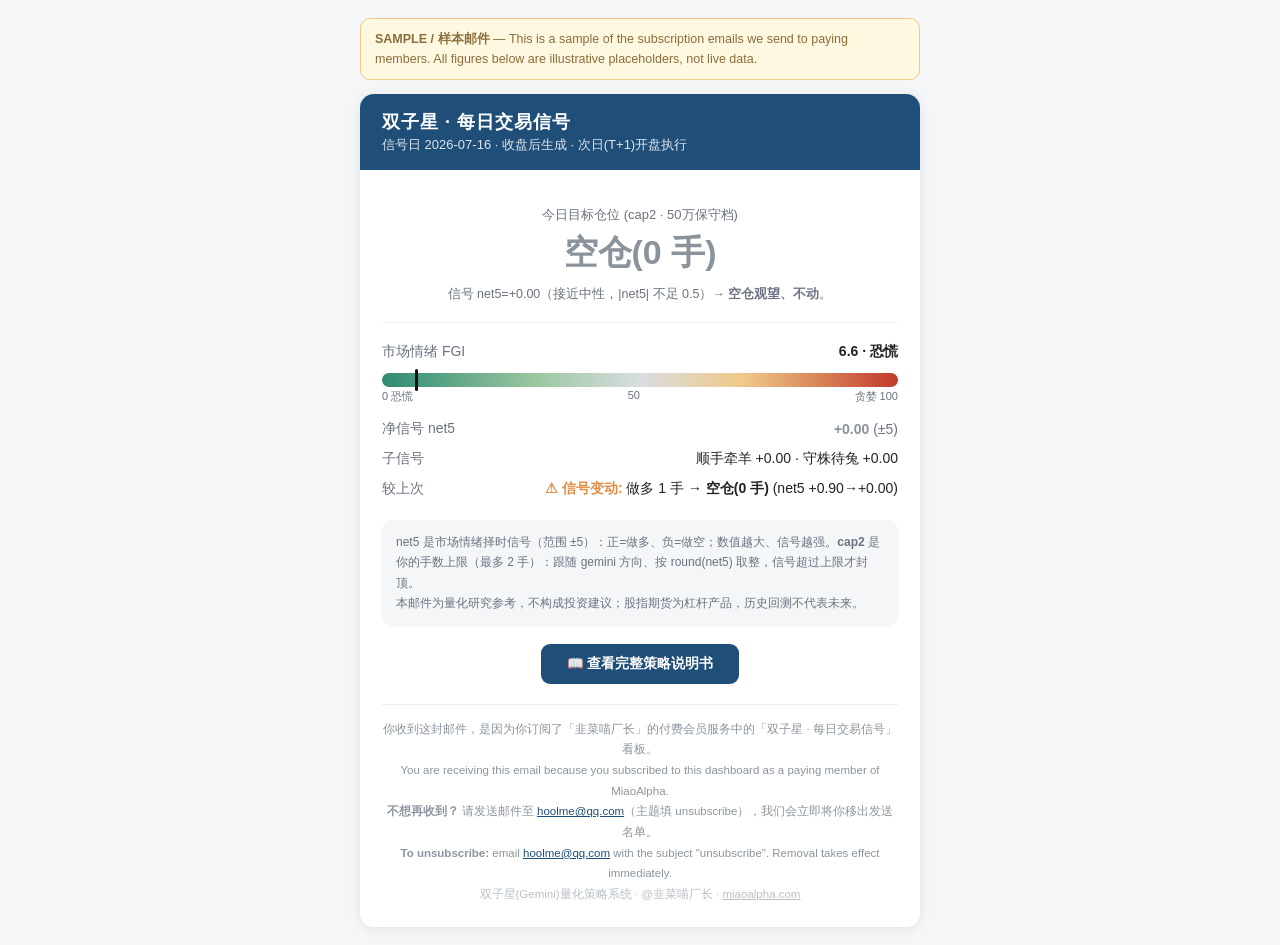
==== sample-email.html @ 6df587d3 "feat: 升级官网展示量化看板矩阵与合规样本邮件 - 新增12个订阅看板矩阵展示 - 新增中英双语 About（供 AWS SES 审核） - 修正订阅模型表述（按看板订阅，非per-person个" ====
<!DOCTYPE html><html><body style="margin:0;padding:0;background:#f4f6f8;">
<div style="max-width:560px;margin:0 auto;padding:18px;font-family:'Microsoft YaHei',Arial,sans-serif;">
  <div style="background:#fff8e1;border:1px solid #f0c987;border-radius:10px;padding:10px 14px;margin-bottom:14px;font-size:12.5px;color:#8a6d3b;line-height:1.6;">
    <b>SAMPLE / 样本邮件</b> — This is a sample of the subscription emails we send to paying members. All figures below are illustrative placeholders, not live data.
  </div>
  <div style="background:#fff;border-radius:14px;overflow:hidden;box-shadow:0 2px 12px rgba(0,0,0,.08);">
    <div style="background:#1f4e79;color:#fff;padding:16px 22px;">
      <div style="font-size:18px;font-weight:bold;letter-spacing:1px;">双子星 · 每日交易信号</div>
      <div style="font-size:13px;opacity:.85;margin-top:2px;">信号日 2026-07-16 · 收盘后生成 · 次日(T+1)开盘执行</div>
    </div>
    <div style="padding:22px;">
      <div style="text-align:center;padding:14px 0 18px;">
        <div style="font-size:13px;color:#6b7280;">今日目标仓位 (cap2 · 50万保守档)</div>
        <div style="font-size:34px;font-weight:bold;color:#8a929b;margin-top:6px;">空仓(0 手)</div>
        <div style="font-size:12.5px;color:#6b7280;margin-top:8px;line-height:1.6;max-width:430px;margin-left:auto;margin-right:auto;">信号 net5=+0.00（接近中性，|net5| 不足 0.5）→ <b>空仓观望、不动</b>。</div>
      </div>
      <div style="border-top:1px solid #eee;padding-top:14px;">
        <table style="width:100%;font-size:14px;color:#222;border-collapse:collapse;">
          <tr><td style="padding:6px 0;color:#6b7280;width:42%;">市场情绪 FGI</td>
              <td style="padding:6px 0;text-align:right;font-weight:bold;">6.6 · 恐慌</td></tr>
        </table>
        <div style="position:relative;height:14px;border-radius:7px;margin:6px 0 2px;background:linear-gradient(90deg,#2e8b74 0%,#9cc7a0 30%,#d9dde0 50%,#f0c987 70%,#c0392b 100%);"><div style="position:absolute;left:6.6%;top:-4px;width:3px;height:22px;background:#111;transform:translateX(-1px);border-radius:2px;"></div></div><div style="font-size:11px;color:#6b7280;display:flex;justify-content:space-between;"><span>0 恐慌</span><span>50</span><span>贪婪 100</span></div>
        <table style="width:100%;font-size:14px;color:#222;border-collapse:collapse;margin-top:10px;">
          <tr><td style="padding:6px 0;color:#6b7280;">净信号 net5</td>
              <td style="padding:6px 0;text-align:right;font-weight:bold;color:#8a929b;">+0.00 <span style="color:#6b7280;font-weight:normal;">(±5)</span></td></tr>
          <tr><td style="padding:6px 0;color:#6b7280;">子信号</td>
              <td style="padding:6px 0;text-align:right;">顺手牵羊 +0.00 · 守株待兔 +0.00</td></tr>
          <tr><td style="padding:6px 0;color:#6b7280;">较上次</td>
              <td style="padding:6px 0;text-align:right;"><span style="color:#e08e45;font-weight:bold;">⚠ 信号变动:</span> 做多 1 手 → <b>空仓(0 手)</b> (net5 +0.90→+0.00)</td></tr>
        </table>
      </div>
      <div style="margin-top:16px;padding:12px 14px;background:#f4f6f8;border-radius:10px;font-size:12px;color:#6b7280;line-height:1.7;">
        net5 是市场情绪择时信号（范围 ±5）：正=做多、负=做空；数值越大、信号越强。<b>cap2</b> 是你的手数上限（最多 2 手）：跟随 gemini 方向、按 round(net5) 取整，信号超过上限才封顶。<br>
        本邮件为量化研究参考，不构成投资建议；股指期货为杠杆产品，历史回测不代表未来。
      </div>
      <div style="text-align:center;margin-top:18px;"><a href="https://miaoalpha.com" style="display:inline-block;background:#1f4e79;color:#fff;text-decoration:none;padding:11px 26px;border-radius:9px;font-size:13.5px;font-weight:bold;">📖 查看完整策略说明书</a></div>

      <div style="border-top:1px solid #eee;margin-top:20px;padding-top:14px;font-size:11.5px;color:#8b949e;line-height:1.8;text-align:center;">
        你收到这封邮件，是因为你订阅了「韭菜喵厂长」的付费会员服务中的「双子星 · 每日交易信号」看板。<br>
        You are receiving this email because you subscribed to this dashboard as a paying member of MiaoAlpha.<br>
        <b>不想再收到？</b> 请发送邮件至 <a href="mailto:hoolme@qq.com?subject=unsubscribe" style="color:#1f4e79;">hoolme@qq.com</a>（主题填 unsubscribe），我们会立即将你移出发送名单。<br>
        <b>To unsubscribe:</b> email <a href="mailto:hoolme@qq.com?subject=unsubscribe" style="color:#1f4e79;">hoolme@qq.com</a> with the subject "unsubscribe". Removal takes effect immediately.<br>
        <span style="color:#b8bfc6;">双子星(Gemini)量化策略系统 · @韭菜喵厂长 · <a href="https://miaoalpha.com" style="color:#b8bfc6;">miaoalpha.com</a></span>
      </div>
    </div>
  </div>
</div></body></html>
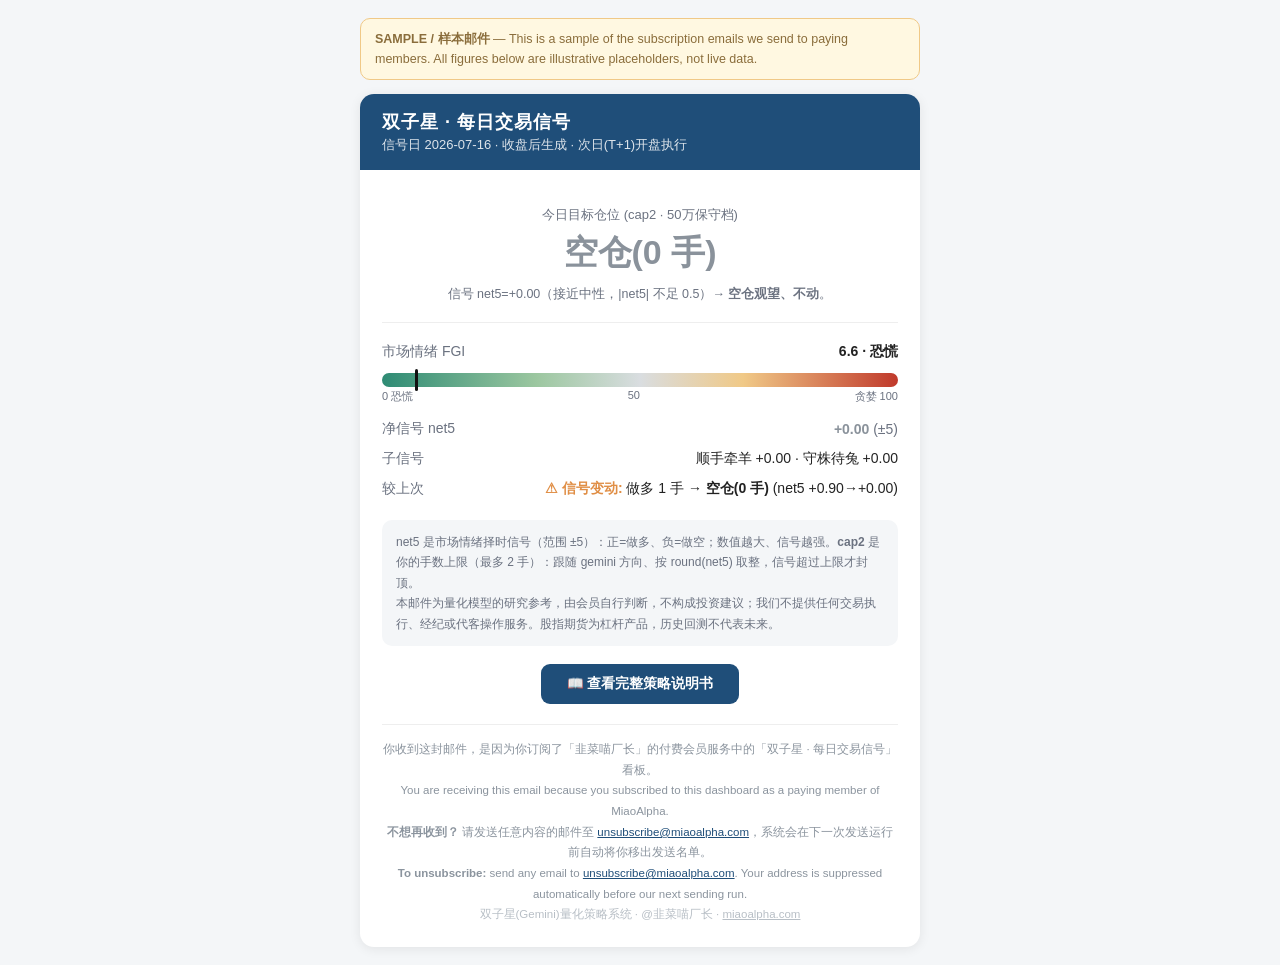
==== commit 28cf5408: "fix: 退订改为 unsubscribe@miaoalpha.com，如实披露看板内容，修正隐私条款" ====
--- a/sample-email.html
+++ b/sample-email.html
@@ -31,15 +31,15 @@
       </div>
       <div style="margin-top:16px;padding:12px 14px;background:#f4f6f8;border-radius:10px;font-size:12px;color:#6b7280;line-height:1.7;">
         net5 是市场情绪择时信号（范围 ±5）：正=做多、负=做空；数值越大、信号越强。<b>cap2</b> 是你的手数上限（最多 2 手）：跟随 gemini 方向、按 round(net5) 取整，信号超过上限才封顶。<br>
-        本邮件为量化研究参考，不构成投资建议；股指期货为杠杆产品，历史回测不代表未来。
+        本邮件为量化模型的研究参考，由会员自行判断，不构成投资建议；我们不提供任何交易执行、经纪或代客操作服务。股指期货为杠杆产品，历史回测不代表未来。
       </div>
       <div style="text-align:center;margin-top:18px;"><a href="https://miaoalpha.com" style="display:inline-block;background:#1f4e79;color:#fff;text-decoration:none;padding:11px 26px;border-radius:9px;font-size:13.5px;font-weight:bold;">📖 查看完整策略说明书</a></div>
 
       <div style="border-top:1px solid #eee;margin-top:20px;padding-top:14px;font-size:11.5px;color:#8b949e;line-height:1.8;text-align:center;">
         你收到这封邮件，是因为你订阅了「韭菜喵厂长」的付费会员服务中的「双子星 · 每日交易信号」看板。<br>
         You are receiving this email because you subscribed to this dashboard as a paying member of MiaoAlpha.<br>
-        <b>不想再收到？</b> 请发送邮件至 <a href="mailto:hoolme@qq.com?subject=unsubscribe" style="color:#1f4e79;">hoolme@qq.com</a>（主题填 unsubscribe），我们会立即将你移出发送名单。<br>
-        <b>To unsubscribe:</b> email <a href="mailto:hoolme@qq.com?subject=unsubscribe" style="color:#1f4e79;">hoolme@qq.com</a> with the subject "unsubscribe". Removal takes effect immediately.<br>
+        <b>不想再收到？</b> 请发送任意内容的邮件至 <a href="mailto:unsubscribe@miaoalpha.com?subject=unsubscribe" style="color:#1f4e79;">unsubscribe@miaoalpha.com</a>，系统会在下一次发送运行前自动将你移出发送名单。<br>
+        <b>To unsubscribe:</b> send any email to <a href="mailto:unsubscribe@miaoalpha.com?subject=unsubscribe" style="color:#1f4e79;">unsubscribe@miaoalpha.com</a>. Your address is suppressed automatically before our next sending run.<br>
         <span style="color:#b8bfc6;">双子星(Gemini)量化策略系统 · @韭菜喵厂长 · <a href="https://miaoalpha.com" style="color:#b8bfc6;">miaoalpha.com</a></span>
       </div>
     </div>
